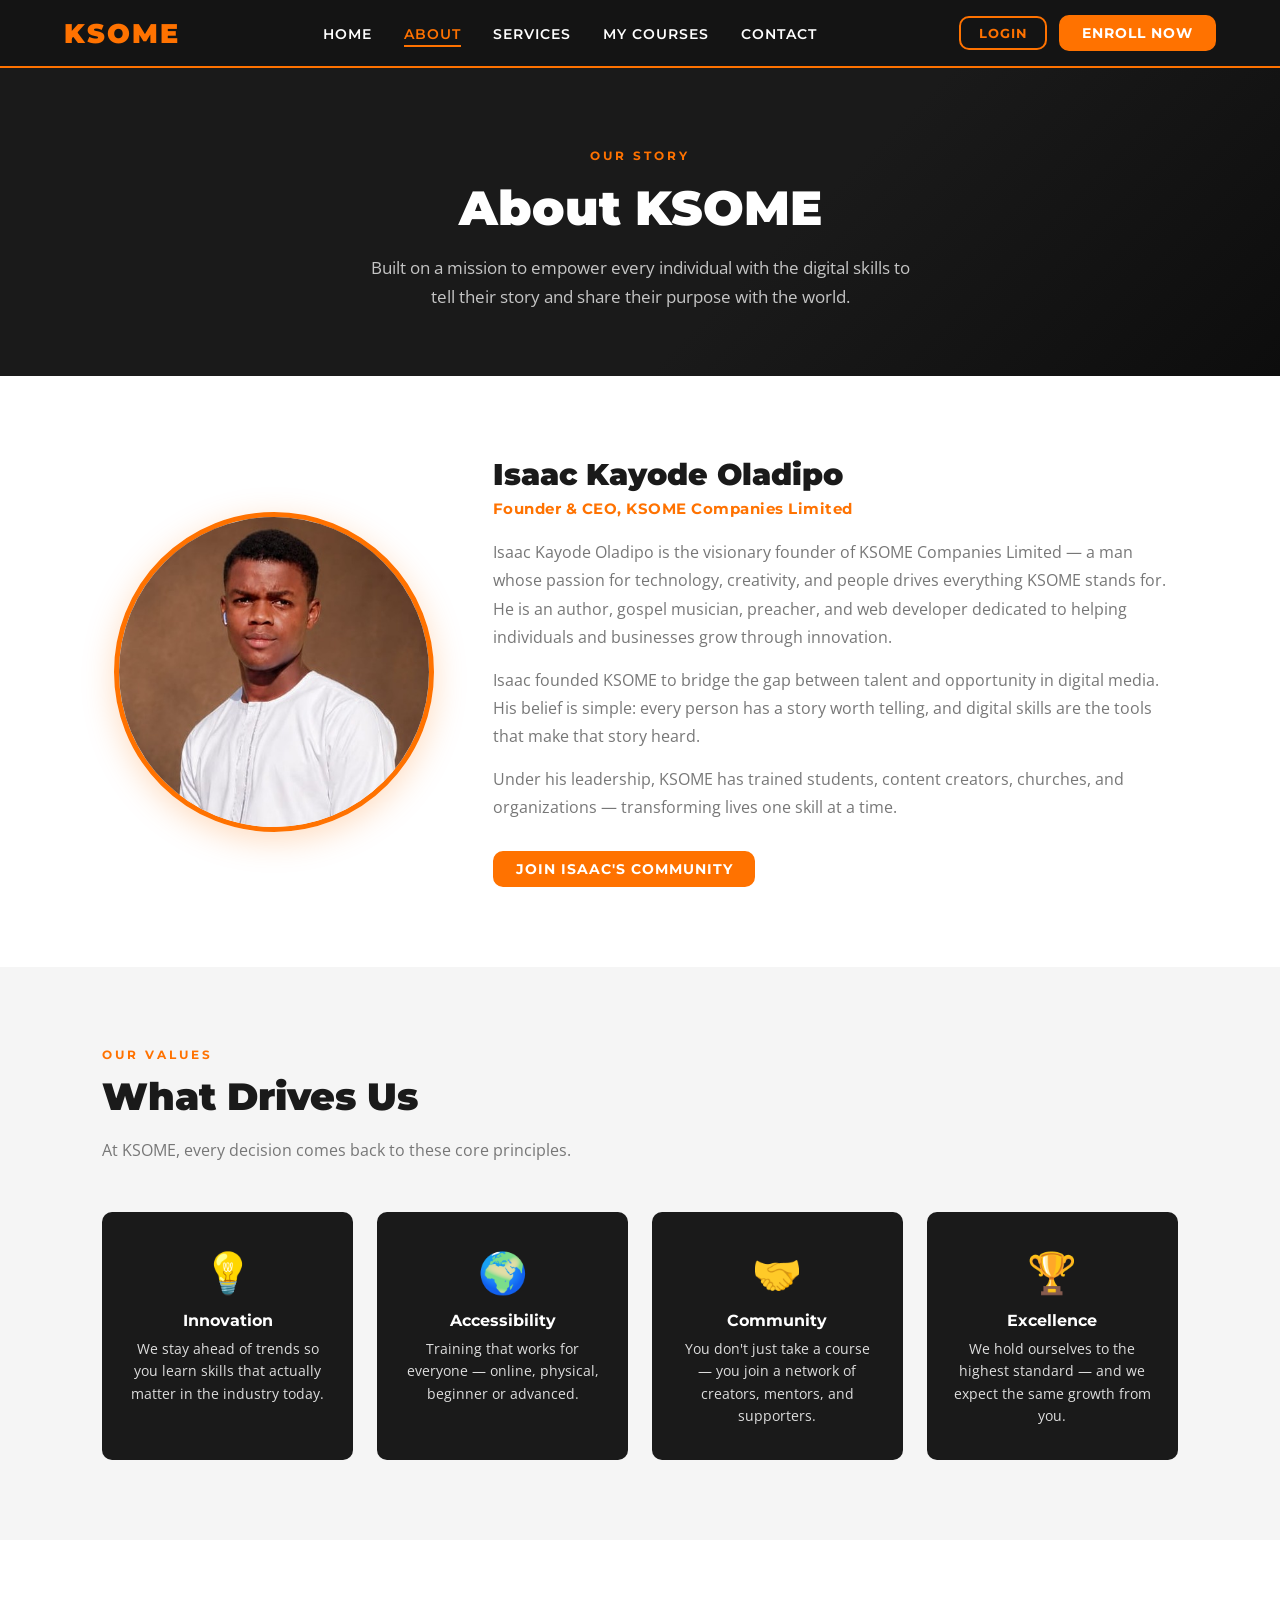
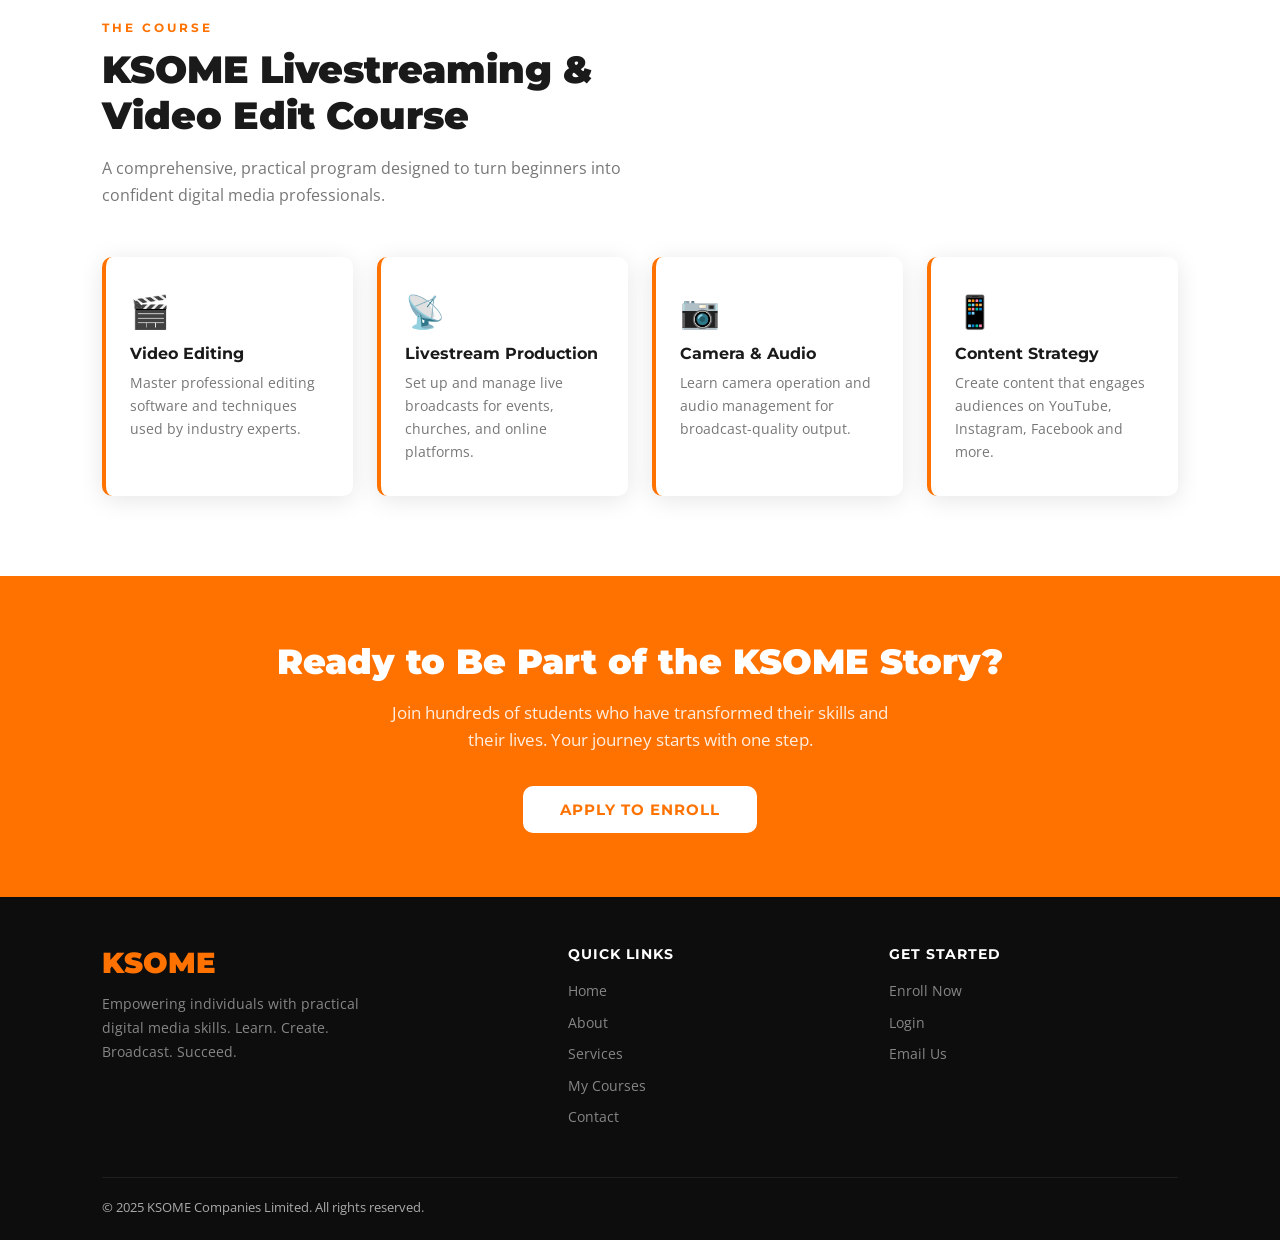
==== about.html @ 9becc529 "Add files via upload" ====
<!DOCTYPE html>
<html lang="en">
<head>
  <meta charset="UTF-8">
  <meta name="viewport" content="width=device-width, initial-scale=1.0">
  <title>About – KSOME</title>
  <link rel="stylesheet" href="style.css">
</head>
<body>

<nav class="navbar">
  <a href="index.html" class="nav-logo">KSOME</a>
  <ul class="nav-links">
    <li><a href="index.html">Home</a></li>
    <li><a href="about.html" class="active">About</a></li>
    <li><a href="service.html">Services</a></li>
    <li><a href="my-course.html">My Courses</a></li>
    <li><a href="contact.html">Contact</a></li>
  </ul>
  <div class="nav-actions">
    <a href="login.html" class="btn-outline">Login</a>
    <a href="Enroll.html" class="btn-primary">Enroll Now</a>
  </div>
  <button class="hamburger" onclick="toggleMenu()" aria-label="Menu">
    <span></span><span></span><span></span>
  </button>
</nav>

<div class="mobile-menu" id="mobileMenu">
  <a href="index.html">Home</a>
  <a href="about.html">About</a>
  <a href="service.html">Services</a>
  <a href="my-course.html">My Courses</a>
  <a href="contact.html">Contact</a>
  <a href="login.html">Login</a>
  <a href="Enroll.html" style="color: var(--orange);">Enroll Now</a>
</div>

<div class="page">

  <!-- HERO -->
  <div class="about-hero">
    <div class="section-label" style="text-align:center; margin-bottom:1rem;">Our Story</div>
    <h1>About KSOME</h1>
    <p>Built on a mission to empower every individual with the digital skills to tell their story and share their purpose with the world.</p>
  </div>

  <!-- FOUNDER -->
  <div class="founder-section">
    <div>
      <img src="ksome.jpeg" alt="Isaac Kayode Oladipo – Founder of KSOME" class="founder-img">
    </div>
    <div class="founder-text">
      <h2>Isaac Kayode Oladipo</h2>
      <div class="title">Founder & CEO, KSOME Companies Limited</div>
      <p>Isaac Kayode Oladipo is the visionary founder of KSOME Companies Limited — a man whose passion for technology, creativity, and people drives everything KSOME stands for. He is an author, gospel musician, preacher, and web developer dedicated to helping individuals and businesses grow through innovation.</p>
      <p>Isaac founded KSOME to bridge the gap between talent and opportunity in digital media. His belief is simple: every person has a story worth telling, and digital skills are the tools that make that story heard.</p>
      <p>Under his leadership, KSOME has trained students, content creators, churches, and organizations — transforming lives one skill at a time.</p>
      <a href="Enroll.html" class="btn-primary" style="margin-top:1rem;">Join Isaac's Community</a>
    </div>
  </div>

  <!-- MISSION CARDS -->
  <section class="section section-alt">
    <div class="section-label">Our Values</div>
    <h2 class="section-title">What Drives Us</h2>
    <p class="section-sub">At KSOME, every decision comes back to these core principles.</p>

    <div class="mission-grid">
      <div class="mission-card">
        <div class="big">💡</div>
        <h3>Innovation</h3>
        <p>We stay ahead of trends so you learn skills that actually matter in the industry today.</p>
      </div>
      <div class="mission-card">
        <div class="big">🌍</div>
        <h3>Accessibility</h3>
        <p>Training that works for everyone — online, physical, beginner or advanced.</p>
      </div>
      <div class="mission-card">
        <div class="big">🤝</div>
        <h3>Community</h3>
        <p>You don't just take a course — you join a network of creators, mentors, and supporters.</p>
      </div>
      <div class="mission-card">
        <div class="big">🏆</div>
        <h3>Excellence</h3>
        <p>We hold ourselves to the highest standard — and we expect the same growth from you.</p>
      </div>
    </div>
  </section>

  <!-- ABOUT COURSE -->
  <section class="section">
    <div class="section-label">The Course</div>
    <h2 class="section-title">KSOME Livestreaming &<br>Video Edit Course</h2>
    <p class="section-sub">A comprehensive, practical program designed to turn beginners into confident digital media professionals.</p>

    <div class="feature-grid">
      <div class="feature-card">
        <div class="icon">🎬</div>
        <h3>Video Editing</h3>
        <p>Master professional editing software and techniques used by industry experts.</p>
      </div>
      <div class="feature-card">
        <div class="icon">📡</div>
        <h3>Livestream Production</h3>
        <p>Set up and manage live broadcasts for events, churches, and online platforms.</p>
      </div>
      <div class="feature-card">
        <div class="icon">📷</div>
        <h3>Camera & Audio</h3>
        <p>Learn camera operation and audio management for broadcast-quality output.</p>
      </div>
      <div class="feature-card">
        <div class="icon">📱</div>
        <h3>Content Strategy</h3>
        <p>Create content that engages audiences on YouTube, Instagram, Facebook and more.</p>
      </div>
    </div>
  </section>

  <!-- CTA -->
  <section class="cta-banner">
    <h2>Ready to Be Part of the KSOME Story?</h2>
    <p>Join hundreds of students who have transformed their skills and their lives. Your journey starts with one step.</p>
    <a href="Enroll.html" class="btn-white">Apply to Enroll</a>
  </section>

</div>

<footer>
  <div class="footer-top">
    <div class="footer-brand">
      <div class="logo">KSOME</div>
      <p>Empowering individuals with practical digital media skills. Learn. Create. Broadcast. Succeed.</p>
    </div>
    <div class="footer-col">
      <h4>Quick Links</h4>
      <ul>
        <li><a href="index.html">Home</a></li>
        <li><a href="about.html">About</a></li>
        <li><a href="service.html">Services</a></li>
        <li><a href="my-course.html">My Courses</a></li>
        <li><a href="contact.html">Contact</a></li>
      </ul>
    </div>
    <div class="footer-col">
      <h4>Get Started</h4>
      <ul>
        <li><a href="Enroll.html">Enroll Now</a></li>
        <li><a href="login.html">Login</a></li>
        <li><a href="mailto:ksome.cl@gmail.com">Email Us</a></li>
      </ul>
    </div>
  </div>
  <div class="footer-bottom">
    <span>© 2025 KSOME Companies Limited. All rights reserved.</span>
  </div>
</footer>

<script>
function toggleMenu() {
  document.getElementById('mobileMenu').classList.toggle('open');
}
</script>

</body>
</html>
---- style.css ----
/* ===== KSOME GLOBAL STYLES ===== */
@import url('https://fonts.googleapis.com/css2?family=Montserrat:wght@400;600;700;900&family=Open+Sans:wght@400;600&display=swap');

*, *::before, *::after { box-sizing: border-box; margin: 0; padding: 0; }

:root {
  --orange: #ff7200;
  --orange-dark: #cc5a00;
  --black: #0d0d0d;
  --dark: #1a1a1a;
  --gray: #f5f5f5;
  --white: #ffffff;
  --text: #333333;
  --muted: #777777;
  --radius: 10px;
  --shadow: 0 4px 24px rgba(0,0,0,0.10);
  --transition: 0.3s ease;
}

html { scroll-behavior: smooth; }

body {
  font-family: 'Open Sans', sans-serif;
  color: var(--text);
  background: var(--white);
  min-height: 100vh;
}

/* ===== NAVBAR ===== */
.navbar {
  position: fixed;
  top: 0; left: 0; right: 0;
  z-index: 1000;
  background: rgba(13,13,13,0.97);
  backdrop-filter: blur(8px);
  display: flex;
  align-items: center;
  justify-content: space-between;
  padding: 0 5%;
  height: 68px;
  border-bottom: 2px solid var(--orange);
}

.nav-logo {
  font-family: 'Montserrat', sans-serif;
  font-size: 1.7rem;
  font-weight: 900;
  color: var(--orange);
  text-decoration: none;
  letter-spacing: 2px;
}

.nav-links {
  display: flex;
  list-style: none;
  gap: 2rem;
  align-items: center;
}

.nav-links a {
  text-decoration: none;
  color: var(--white);
  font-family: 'Montserrat', sans-serif;
  font-weight: 600;
  font-size: 0.85rem;
  letter-spacing: 1px;
  text-transform: uppercase;
  transition: color var(--transition);
  padding-bottom: 3px;
  border-bottom: 2px solid transparent;
}

.nav-links a:hover,
.nav-links a.active {
  color: var(--orange);
  border-bottom-color: var(--orange);
}

.nav-actions {
  display: flex;
  gap: 0.75rem;
  align-items: center;
}

.btn-outline {
  padding: 0.45rem 1.1rem;
  border: 2px solid var(--orange);
  border-radius: var(--radius);
  color: var(--orange);
  font-family: 'Montserrat', sans-serif;
  font-weight: 700;
  font-size: 0.8rem;
  text-decoration: none;
  text-transform: uppercase;
  letter-spacing: 1px;
  transition: all var(--transition);
  background: transparent;
  cursor: pointer;
}

.btn-outline:hover {
  background: var(--orange);
  color: var(--white);
}

.btn-primary {
  padding: 0.5rem 1.3rem;
  background: var(--orange);
  border: 2px solid var(--orange);
  border-radius: var(--radius);
  color: var(--white);
  font-family: 'Montserrat', sans-serif;
  font-weight: 700;
  font-size: 0.85rem;
  text-decoration: none;
  text-transform: uppercase;
  letter-spacing: 1px;
  transition: all var(--transition);
  cursor: pointer;
  display: inline-block;
}

.btn-primary:hover {
  background: var(--orange-dark);
  border-color: var(--orange-dark);
  transform: translateY(-1px);
  box-shadow: 0 6px 20px rgba(255,114,0,0.35);
}

.hamburger {
  display: none;
  flex-direction: column;
  gap: 5px;
  cursor: pointer;
  padding: 5px;
  background: none;
  border: none;
}

.hamburger span {
  display: block;
  width: 26px;
  height: 2px;
  background: var(--white);
  transition: all var(--transition);
  border-radius: 2px;
}

/* ===== MOBILE MENU ===== */
.mobile-menu {
  display: none;
  position: fixed;
  top: 68px;
  left: 0; right: 0;
  background: rgba(13,13,13,0.98);
  padding: 1.5rem 5%;
  z-index: 999;
  flex-direction: column;
  gap: 0;
  border-bottom: 2px solid var(--orange);
}

.mobile-menu.open { display: flex; }

.mobile-menu a {
  color: var(--white);
  text-decoration: none;
  font-family: 'Montserrat', sans-serif;
  font-weight: 600;
  font-size: 1rem;
  padding: 0.85rem 0;
  border-bottom: 1px solid rgba(255,255,255,0.08);
  text-transform: uppercase;
  letter-spacing: 1px;
  transition: color var(--transition);
}

.mobile-menu a:hover { color: var(--orange); }
.mobile-menu a:last-child { border-bottom: none; }

/* ===== PAGE WRAPPER ===== */
.page { padding-top: 68px; }

/* ===== HERO ===== */
.hero {
  min-height: 100vh;
  background: linear-gradient(135deg, rgba(0,0,0,0.82) 0%, rgba(0,0,0,0.55) 100%),
              url('isaac.png') center center / cover no-repeat;
  display: flex;
  flex-direction: column;
  justify-content: center;
  align-items: flex-start;
  padding: 0 8%;
  position: relative;
  overflow: hidden;
}

.hero::after {
  content: '';
  position: absolute;
  bottom: 0; left: 0; right: 0;
  height: 4px;
  background: var(--orange);
}

.hero-badge {
  display: inline-block;
  background: rgba(255,114,0,0.18);
  border: 1px solid var(--orange);
  color: var(--orange);
  font-family: 'Montserrat', sans-serif;
  font-size: 0.75rem;
  font-weight: 700;
  letter-spacing: 2px;
  text-transform: uppercase;
  padding: 0.35rem 1rem;
  border-radius: 20px;
  margin-bottom: 1.5rem;
}

.hero h1 {
  font-family: 'Montserrat', sans-serif;
  font-weight: 900;
  font-size: clamp(2rem, 5.5vw, 4rem);
  color: var(--white);
  line-height: 1.15;
  max-width: 700px;
  margin-bottom: 1.5rem;
  letter-spacing: -0.5px;
}

.hero h1 span { color: var(--orange); }

.hero p {
  color: rgba(255,255,255,0.82);
  font-size: clamp(1rem, 2vw, 1.2rem);
  max-width: 540px;
  line-height: 1.75;
  margin-bottom: 2.5rem;
}

.hero-btns {
  display: flex;
  gap: 1rem;
  flex-wrap: wrap;
}

/* ===== SECTIONS ===== */
.section { padding: 5rem 8%; }
.section-alt { background: var(--gray); }

.section-label {
  color: var(--orange);
  font-family: 'Montserrat', sans-serif;
  font-size: 0.75rem;
  font-weight: 700;
  letter-spacing: 3px;
  text-transform: uppercase;
  margin-bottom: 0.75rem;
}

.section-title {
  font-family: 'Montserrat', sans-serif;
  font-weight: 900;
  font-size: clamp(1.6rem, 3.5vw, 2.4rem);
  color: var(--dark);
  line-height: 1.2;
  margin-bottom: 1rem;
}

.section-sub {
  color: var(--muted);
  font-size: 1rem;
  max-width: 560px;
  line-height: 1.7;
  margin-bottom: 3rem;
}

/* ===== FEATURE GRID ===== */
.feature-grid {
  display: grid;
  grid-template-columns: repeat(auto-fit, minmax(240px, 1fr));
  gap: 1.5rem;
  margin-top: 2rem;
}

.feature-card {
  background: var(--white);
  border-radius: var(--radius);
  padding: 2rem 1.5rem;
  box-shadow: var(--shadow);
  border-left: 4px solid var(--orange);
  transition: transform var(--transition), box-shadow var(--transition);
}

.feature-card:hover {
  transform: translateY(-4px);
  box-shadow: 0 8px 32px rgba(255,114,0,0.15);
}

.feature-card .icon { font-size: 2rem; margin-bottom: 0.75rem; }

.feature-card h3 {
  font-family: 'Montserrat', sans-serif;
  font-weight: 700;
  font-size: 1rem;
  color: var(--dark);
  margin-bottom: 0.5rem;
}

.feature-card p { color: var(--muted); font-size: 0.9rem; line-height: 1.6; }

/* ===== LEARN GRID ===== */
.learn-grid {
  display: grid;
  grid-template-columns: repeat(auto-fit, minmax(160px, 1fr));
  gap: 1rem;
  margin-top: 2rem;
}

.learn-card {
  background: var(--dark);
  color: var(--white);
  padding: 1.5rem 1rem;
  border-radius: var(--radius);
  text-align: center;
  font-family: 'Montserrat', sans-serif;
  font-weight: 700;
  font-size: 0.9rem;
  letter-spacing: 0.5px;
  transition: background var(--transition), transform var(--transition);
  cursor: default;
}

.learn-card:hover {
  background: var(--orange);
  transform: translateY(-3px);
}

.learn-card .ci { font-size: 1.8rem; display: block; margin-bottom: 0.6rem; }

/* ===== GALLERY ===== */
.gallery-grid {
  display: grid;
  grid-template-columns: repeat(auto-fit, minmax(260px, 1fr));
  gap: 1rem;
  margin-top: 2rem;
}

.gallery-grid img {
  width: 100%;
  height: 220px;
  object-fit: cover;
  border-radius: var(--radius);
  transition: transform var(--transition), box-shadow var(--transition);
}

.gallery-grid img:hover {
  transform: scale(1.03);
  box-shadow: 0 8px 32px rgba(0,0,0,0.2);
}

/* ===== TESTIMONIALS ===== */
.testimonial-grid {
  display: grid;
  grid-template-columns: repeat(auto-fit, minmax(280px, 1fr));
  gap: 1.5rem;
  margin-top: 2rem;
}

.testimonial-card {
  background: var(--white);
  border-radius: var(--radius);
  padding: 2rem;
  box-shadow: var(--shadow);
  position: relative;
}

.testimonial-card::before {
  content: '\201C';
  font-size: 4rem;
  color: var(--orange);
  font-family: Georgia, serif;
  line-height: 1;
  position: absolute;
  top: 0.75rem;
  left: 1.25rem;
  opacity: 0.4;
}

.testimonial-card p {
  font-style: italic;
  color: var(--text);
  line-height: 1.7;
  padding-top: 1.5rem;
}

.testimonial-card .author {
  margin-top: 1rem;
  font-family: 'Montserrat', sans-serif;
  font-weight: 700;
  font-size: 0.85rem;
  color: var(--orange);
  font-style: normal;
}

/* ===== CTA BANNER ===== */
.cta-banner {
  background: var(--orange);
  padding: 4rem 8%;
  text-align: center;
}

.cta-banner h2 {
  font-family: 'Montserrat', sans-serif;
  font-weight: 900;
  font-size: clamp(1.5rem, 3vw, 2.2rem);
  color: var(--white);
  margin-bottom: 1rem;
}

.cta-banner p {
  color: rgba(255,255,255,0.88);
  font-size: 1.05rem;
  max-width: 500px;
  margin: 0 auto 2rem;
  line-height: 1.65;
}

.cta-banner .btn-white {
  background: var(--white);
  color: var(--orange);
  border: 2px solid var(--white);
  border-radius: var(--radius);
  font-family: 'Montserrat', sans-serif;
  font-weight: 700;
  font-size: 0.95rem;
  text-decoration: none;
  padding: 0.75rem 2.2rem;
  display: inline-block;
  text-transform: uppercase;
  letter-spacing: 1px;
  transition: all var(--transition);
}

.cta-banner .btn-white:hover {
  background: transparent;
  color: var(--white);
}

/* ===== ABOUT PAGE ===== */
.about-hero {
  background: linear-gradient(135deg, var(--dark) 60%, var(--black) 100%);
  padding: 5rem 8% 4rem;
  color: var(--white);
  text-align: center;
}

.about-hero h1 {
  font-family: 'Montserrat', sans-serif;
  font-weight: 900;
  font-size: clamp(1.8rem, 4vw, 3rem);
  margin-bottom: 1rem;
}

.about-hero p { color: rgba(255,255,255,0.75); font-size: 1.05rem; max-width: 540px; margin: 0 auto; line-height: 1.75; }

.founder-section {
  display: grid;
  grid-template-columns: 1fr 2fr;
  gap: 3rem;
  align-items: center;
  padding: 5rem 8%;
}

.founder-img {
  width: 100%;
  max-width: 320px;
  border-radius: 50%;
  border: 5px solid var(--orange);
  display: block;
  margin: 0 auto;
  box-shadow: 0 8px 32px rgba(255,114,0,0.25);
  object-fit: cover;
  aspect-ratio: 1;
}

.founder-text h2 {
  font-family: 'Montserrat', sans-serif;
  font-weight: 900;
  font-size: clamp(1.4rem, 2.5vw, 1.9rem);
  color: var(--dark);
  margin-bottom: 0.4rem;
}

.founder-text .title {
  color: var(--orange);
  font-family: 'Montserrat', sans-serif;
  font-weight: 700;
  font-size: 0.95rem;
  margin-bottom: 1.25rem;
  letter-spacing: 0.5px;
}

.founder-text p {
  color: var(--muted);
  line-height: 1.8;
  margin-bottom: 0.9rem;
  font-size: 0.98rem;
}

.mission-grid {
  display: grid;
  grid-template-columns: repeat(auto-fit, minmax(200px, 1fr));
  gap: 1.5rem;
  margin-top: 2rem;
}

.mission-card {
  background: var(--dark);
  color: var(--white);
  border-radius: var(--radius);
  padding: 2rem 1.5rem;
  text-align: center;
  transition: background var(--transition);
}

.mission-card:hover { background: var(--orange); }

.mission-card .big { font-size: 2.5rem; margin-bottom: 0.75rem; }

.mission-card h3 {
  font-family: 'Montserrat', sans-serif;
  font-weight: 700;
  font-size: 1rem;
  margin-bottom: 0.5rem;
}

.mission-card p { font-size: 0.88rem; opacity: 0.85; line-height: 1.6; }

/* ===== SERVICES PAGE ===== */
.page-hero {
  background: linear-gradient(135deg, var(--dark) 0%, #2a1000 100%);
  padding: 5rem 8% 4rem;
  text-align: center;
  color: var(--white);
}

.page-hero h1 {
  font-family: 'Montserrat', sans-serif;
  font-weight: 900;
  font-size: clamp(1.8rem, 4vw, 2.8rem);
  margin-bottom: 1rem;
}

.page-hero p { color: rgba(255,255,255,0.75); max-width: 520px; margin: 0 auto; line-height: 1.75; }

.services-grid {
  display: grid;
  grid-template-columns: repeat(auto-fit, minmax(280px, 1fr));
  gap: 1.75rem;
  margin-top: 2rem;
}

.service-card {
  background: var(--white);
  border-radius: var(--radius);
  padding: 2.25rem 1.75rem;
  box-shadow: var(--shadow);
  transition: transform var(--transition), box-shadow var(--transition);
  border-top: 4px solid var(--orange);
}

.service-card:hover {
  transform: translateY(-5px);
  box-shadow: 0 12px 36px rgba(255,114,0,0.15);
}

.service-card .si { font-size: 2.5rem; margin-bottom: 1rem; display: block; }

.service-card h2 {
  font-family: 'Montserrat', sans-serif;
  font-weight: 800;
  font-size: 1.1rem;
  color: var(--dark);
  margin-bottom: 0.75rem;
}

.service-card p { color: var(--muted); font-size: 0.93rem; line-height: 1.7; }

/* ===== CONTACT PAGE ===== */
.contact-grid {
  display: grid;
  grid-template-columns: 1fr 1fr;
  gap: 4rem;
  align-items: start;
  padding: 5rem 8%;
}

.contact-info h2 {
  font-family: 'Montserrat', sans-serif;
  font-weight: 900;
  font-size: 1.7rem;
  color: var(--dark);
  margin-bottom: 1rem;
}

.contact-info p { color: var(--muted); line-height: 1.75; margin-bottom: 2rem; }

.contact-item {
  display: flex;
  align-items: center;
  gap: 1rem;
  padding: 1rem 0;
  border-bottom: 1px solid #eee;
  text-decoration: none;
  color: var(--text);
  transition: color var(--transition);
}

.contact-item:hover { color: var(--orange); }

.contact-item .ci-icon {
  width: 46px;
  height: 46px;
  border-radius: 50%;
  background: rgba(255,114,0,0.1);
  display: flex;
  align-items: center;
  justify-content: center;
  font-size: 1.3rem;
  flex-shrink: 0;
}

.contact-item .ci-text { font-size: 0.95rem; font-weight: 600; }
.contact-item .ci-label { font-size: 0.8rem; color: var(--muted); font-weight: 400; }

.contact-form-box {
  background: var(--dark);
  border-radius: 14px;
  padding: 2.5rem;
}

.contact-form-box h3 {
  font-family: 'Montserrat', sans-serif;
  font-weight: 800;
  color: var(--white);
  margin-bottom: 1.5rem;
  font-size: 1.2rem;
}

/* ===== FORMS ===== */
.form-group {
  margin-bottom: 1.25rem;
}

.form-group label {
  display: block;
  color: rgba(255,255,255,0.75);
  font-size: 0.82rem;
  font-weight: 600;
  text-transform: uppercase;
  letter-spacing: 0.8px;
  margin-bottom: 0.45rem;
  font-family: 'Montserrat', sans-serif;
}

.form-group label.dark { color: var(--text); }

.form-group input,
.form-group select,
.form-group textarea {
  width: 100%;
  padding: 0.75rem 1rem;
  border-radius: 8px;
  border: 2px solid rgba(255,255,255,0.12);
  background: rgba(255,255,255,0.07);
  color: var(--white);
  font-family: 'Open Sans', sans-serif;
  font-size: 0.95rem;
  transition: border-color var(--transition);
}

.form-group input.light,
.form-group select.light,
.form-group textarea.light {
  background: var(--white);
  color: var(--text);
  border-color: #ddd;
}

.form-group input:focus,
.form-group select:focus,
.form-group textarea:focus {
  outline: none;
  border-color: var(--orange);
}

.form-group select option { background: var(--dark); color: var(--white); }
.form-group select.light option { background: var(--white); color: var(--text); }

.form-group input::placeholder,
.form-group textarea::placeholder {
  color: rgba(255,255,255,0.35);
}

.form-group input.light::placeholder,
.form-group textarea.light::placeholder {
  color: #aaa;
}

/* ===== ENROLL PAGE ===== */
.enroll-wrapper {
  padding: 4rem 8%;
  display: grid;
  grid-template-columns: 1fr 1.6fr;
  gap: 4rem;
  align-items: start;
}

.enroll-info h2 {
  font-family: 'Montserrat', sans-serif;
  font-weight: 900;
  font-size: clamp(1.4rem, 2.5vw, 1.9rem);
  color: var(--dark);
  margin-bottom: 1rem;
}

.enroll-info p {
  color: var(--muted);
  line-height: 1.8;
  margin-bottom: 1.25rem;
  font-size: 0.97rem;
}

.check-list {
  list-style: none;
  margin-top: 1rem;
}

.check-list li {
  display: flex;
  align-items: flex-start;
  gap: 0.65rem;
  margin-bottom: 0.75rem;
  font-size: 0.93rem;
  color: var(--text);
}

.check-list li::before {
  content: '✅';
  flex-shrink: 0;
  margin-top: 1px;
}

.enroll-form-box {
  background: var(--white);
  border-radius: 14px;
  padding: 2.5rem;
  box-shadow: 0 8px 40px rgba(0,0,0,0.10);
  border-top: 4px solid var(--orange);
}

.enroll-form-box h3 {
  font-family: 'Montserrat', sans-serif;
  font-weight: 800;
  color: var(--dark);
  margin-bottom: 1.75rem;
  font-size: 1.2rem;
}

/* ===== LOGIN / SIGNUP ===== */
.auth-page {
  min-height: 100vh;
  background: linear-gradient(135deg, var(--black) 0%, #1a0800 100%);
  display: flex;
  align-items: center;
  justify-content: center;
  padding: 2rem;
}

.auth-box {
  background: rgba(255,255,255,0.05);
  border: 1px solid rgba(255,114,0,0.3);
  border-radius: 16px;
  padding: 3rem 2.5rem;
  width: 100%;
  max-width: 440px;
  backdrop-filter: blur(12px);
}

.auth-logo {
  font-family: 'Montserrat', sans-serif;
  font-weight: 900;
  font-size: 2rem;
  color: var(--orange);
  text-align: center;
  margin-bottom: 0.5rem;
}

.auth-box h2 {
  font-family: 'Montserrat', sans-serif;
  font-weight: 800;
  color: var(--white);
  text-align: center;
  font-size: 1.3rem;
  margin-bottom: 0.5rem;
}

.auth-box .sub {
  text-align: center;
  color: rgba(255,255,255,0.55);
  font-size: 0.9rem;
  margin-bottom: 2rem;
}

.auth-social {
  display: flex;
  gap: 0.75rem;
  justify-content: center;
  margin-top: 1.5rem;
}

.auth-social a {
  width: 42px;
  height: 42px;
  border-radius: 50%;
  border: 1px solid rgba(255,255,255,0.2);
  display: flex;
  align-items: center;
  justify-content: center;
  color: var(--white);
  font-size: 1.2rem;
  text-decoration: none;
  transition: all var(--transition);
}

.auth-social a:hover {
  border-color: var(--orange);
  background: rgba(255,114,0,0.1);
  color: var(--orange);
}

.auth-link {
  text-align: center;
  color: rgba(255,255,255,0.55);
  font-size: 0.88rem;
  margin-top: 1.25rem;
}

.auth-link a {
  color: var(--orange);
  text-decoration: none;
  font-weight: 600;
}

.auth-link a:hover { text-decoration: underline; }

.divider {
  display: flex;
  align-items: center;
  gap: 1rem;
  margin: 1.5rem 0;
  color: rgba(255,255,255,0.3);
  font-size: 0.8rem;
}

.divider::before, .divider::after {
  content: '';
  flex: 1;
  height: 1px;
  background: rgba(255,255,255,0.12);
}

/* ===== ADMIN PAGE ===== */
.admin-page {
  background: var(--gray);
  min-height: 100vh;
  padding: 2rem 4%;
}

.admin-header {
  display: flex;
  align-items: center;
  justify-content: space-between;
  margin-bottom: 2rem;
}

.admin-header h1 {
  font-family: 'Montserrat', sans-serif;
  font-weight: 900;
  font-size: 1.5rem;
  color: var(--dark);
}

.admin-stats {
  display: grid;
  grid-template-columns: repeat(auto-fit, minmax(180px, 1fr));
  gap: 1.25rem;
  margin-bottom: 2rem;
}

.stat-card {
  background: var(--white);
  border-radius: var(--radius);
  padding: 1.5rem;
  box-shadow: var(--shadow);
  border-left: 4px solid var(--orange);
}

.stat-card .num {
  font-family: 'Montserrat', sans-serif;
  font-weight: 900;
  font-size: 2rem;
  color: var(--orange);
}

.stat-card .label { color: var(--muted); font-size: 0.85rem; margin-top: 0.25rem; }

.admin-table-box {
  background: var(--white);
  border-radius: var(--radius);
  box-shadow: var(--shadow);
  overflow: hidden;
}

.admin-table-box h2 {
  font-family: 'Montserrat', sans-serif;
  font-weight: 800;
  font-size: 1rem;
  padding: 1.25rem 1.5rem;
  border-bottom: 2px solid var(--gray);
  color: var(--dark);
}

.admin-table {
  width: 100%;
  border-collapse: collapse;
  font-size: 0.88rem;
}

.admin-table th {
  background: var(--gray);
  text-align: left;
  padding: 0.85rem 1rem;
  font-family: 'Montserrat', sans-serif;
  font-weight: 700;
  color: var(--muted);
  font-size: 0.78rem;
  text-transform: uppercase;
  letter-spacing: 0.5px;
}

.admin-table td {
  padding: 0.85rem 1rem;
  border-bottom: 1px solid var(--gray);
  color: var(--text);
}

.admin-table tr:last-child td { border-bottom: none; }
.admin-table tr:hover td { background: rgba(255,114,0,0.04); }

.badge {
  display: inline-block;
  padding: 0.2rem 0.65rem;
  border-radius: 20px;
  font-size: 0.75rem;
  font-weight: 700;
}

.badge-green { background: #e6f9f0; color: #1a9a5a; }
.badge-gray  { background: #f0f0f0; color: #888; }
.badge-orange { background: rgba(255,114,0,0.12); color: var(--orange); }

.msg-success { color: green; font-weight: 700; font-size: 0.93rem; margin: 0.5rem 0; }
.msg-error   { color: red;   font-weight: 700; font-size: 0.93rem; margin: 0.5rem 0; }
.msg-pending { color: orange; font-weight: 700; font-size: 0.93rem; margin: 0.5rem 0; }

/* ===== MY COURSE PAGE ===== */
.course-grid {
  display: grid;
  grid-template-columns: repeat(auto-fit, minmax(280px, 1fr));
  gap: 1.75rem;
  margin-top: 2rem;
}

.course-card {
  background: var(--white);
  border-radius: var(--radius);
  box-shadow: var(--shadow);
  overflow: hidden;
  transition: transform var(--transition), box-shadow var(--transition);
}

.course-card:hover {
  transform: translateY(-4px);
  box-shadow: 0 12px 36px rgba(0,0,0,0.13);
}

.course-card-img {
  height: 160px;
  background: linear-gradient(135deg, var(--dark), #2a1000);
  display: flex;
  align-items: center;
  justify-content: center;
  font-size: 3.5rem;
}

.course-card-body { padding: 1.5rem; }

.course-card-body h3 {
  font-family: 'Montserrat', sans-serif;
  font-weight: 800;
  font-size: 1rem;
  color: var(--dark);
  margin-bottom: 0.5rem;
}

.course-card-body p { color: var(--muted); font-size: 0.88rem; line-height: 1.6; margin-bottom: 1.25rem; }

.course-meta {
  display: flex;
  gap: 1rem;
  flex-wrap: wrap;
  margin-bottom: 1.25rem;
}

.course-meta span {
  font-size: 0.78rem;
  color: var(--muted);
  display: flex;
  align-items: center;
  gap: 0.3rem;
}

/* ===== FOOTER ===== */
footer {
  background: var(--black);
  color: rgba(255,255,255,0.65);
  padding: 3rem 8% 1.5rem;
}

.footer-top {
  display: grid;
  grid-template-columns: 1.5fr 1fr 1fr;
  gap: 2rem;
  margin-bottom: 2.5rem;
}

.footer-brand .logo {
  font-family: 'Montserrat', sans-serif;
  font-weight: 900;
  font-size: 1.8rem;
  color: var(--orange);
  margin-bottom: 0.75rem;
}

.footer-brand p {
  font-size: 0.88rem;
  line-height: 1.7;
  color: rgba(255,255,255,0.5);
  max-width: 260px;
  margin-bottom: 1.25rem;
}

.footer-social { display: flex; gap: 0.6rem; }

.footer-social a {
  width: 36px;
  height: 36px;
  border-radius: 50%;
  border: 1px solid rgba(255,255,255,0.15);
  display: flex;
  align-items: center;
  justify-content: center;
  color: rgba(255,255,255,0.55);
  text-decoration: none;
  font-size: 0.95rem;
  transition: all var(--transition);
}

.footer-social a:hover {
  border-color: var(--orange);
  color: var(--orange);
}

.footer-col h4 {
  font-family: 'Montserrat', sans-serif;
  font-weight: 700;
  font-size: 0.9rem;
  color: var(--white);
  text-transform: uppercase;
  letter-spacing: 1px;
  margin-bottom: 1rem;
}

.footer-col ul { list-style: none; }
.footer-col ul li { margin-bottom: 0.6rem; }

.footer-col ul li a {
  text-decoration: none;
  color: rgba(255,255,255,0.5);
  font-size: 0.88rem;
  transition: color var(--transition);
}

.footer-col ul li a:hover { color: var(--orange); }

.footer-bottom {
  border-top: 1px solid rgba(255,255,255,0.08);
  padding-top: 1.25rem;
  display: flex;
  align-items: center;
  justify-content: space-between;
  font-size: 0.8rem;
  flex-wrap: wrap;
  gap: 0.5rem;
}

.footer-bottom a { color: var(--orange); text-decoration: none; }
.footer-bottom a:hover { text-decoration: underline; }

/* ===== RESPONSIVE ===== */
@media (max-width: 900px) {
  .founder-section { grid-template-columns: 1fr; text-align: center; }
  .founder-img { margin: 0 auto 2rem; }
  .contact-grid { grid-template-columns: 1fr; gap: 2.5rem; }
  .enroll-wrapper { grid-template-columns: 1fr; gap: 2rem; }
  .footer-top { grid-template-columns: 1fr 1fr; }
}

@media (max-width: 700px) {
  .nav-links, .nav-actions { display: none; }
  .hamburger { display: flex; }
  .section { padding: 3.5rem 5%; }
  .hero { padding: 0 5%; }
  .about-hero, .page-hero { padding: 3.5rem 5% 3rem; }
  .founder-section, .contact-grid, .enroll-wrapper { padding: 3rem 5%; }
  .footer-top { grid-template-columns: 1fr; }
  .footer-bottom { flex-direction: column; text-align: center; }
  .admin-page { padding: 1.5rem 3%; }
  .contact-form-box { padding: 1.75rem; }
  .enroll-form-box { padding: 1.75rem; }
  .auth-box { padding: 2rem 1.5rem; }
}

@media (max-width: 480px) {
  .hero h1 { font-size: 1.75rem; }
  .gallery-grid { grid-template-columns: 1fr 1fr; }
  .hero-btns { flex-direction: column; }
  .admin-table { font-size: 0.78rem; }
}
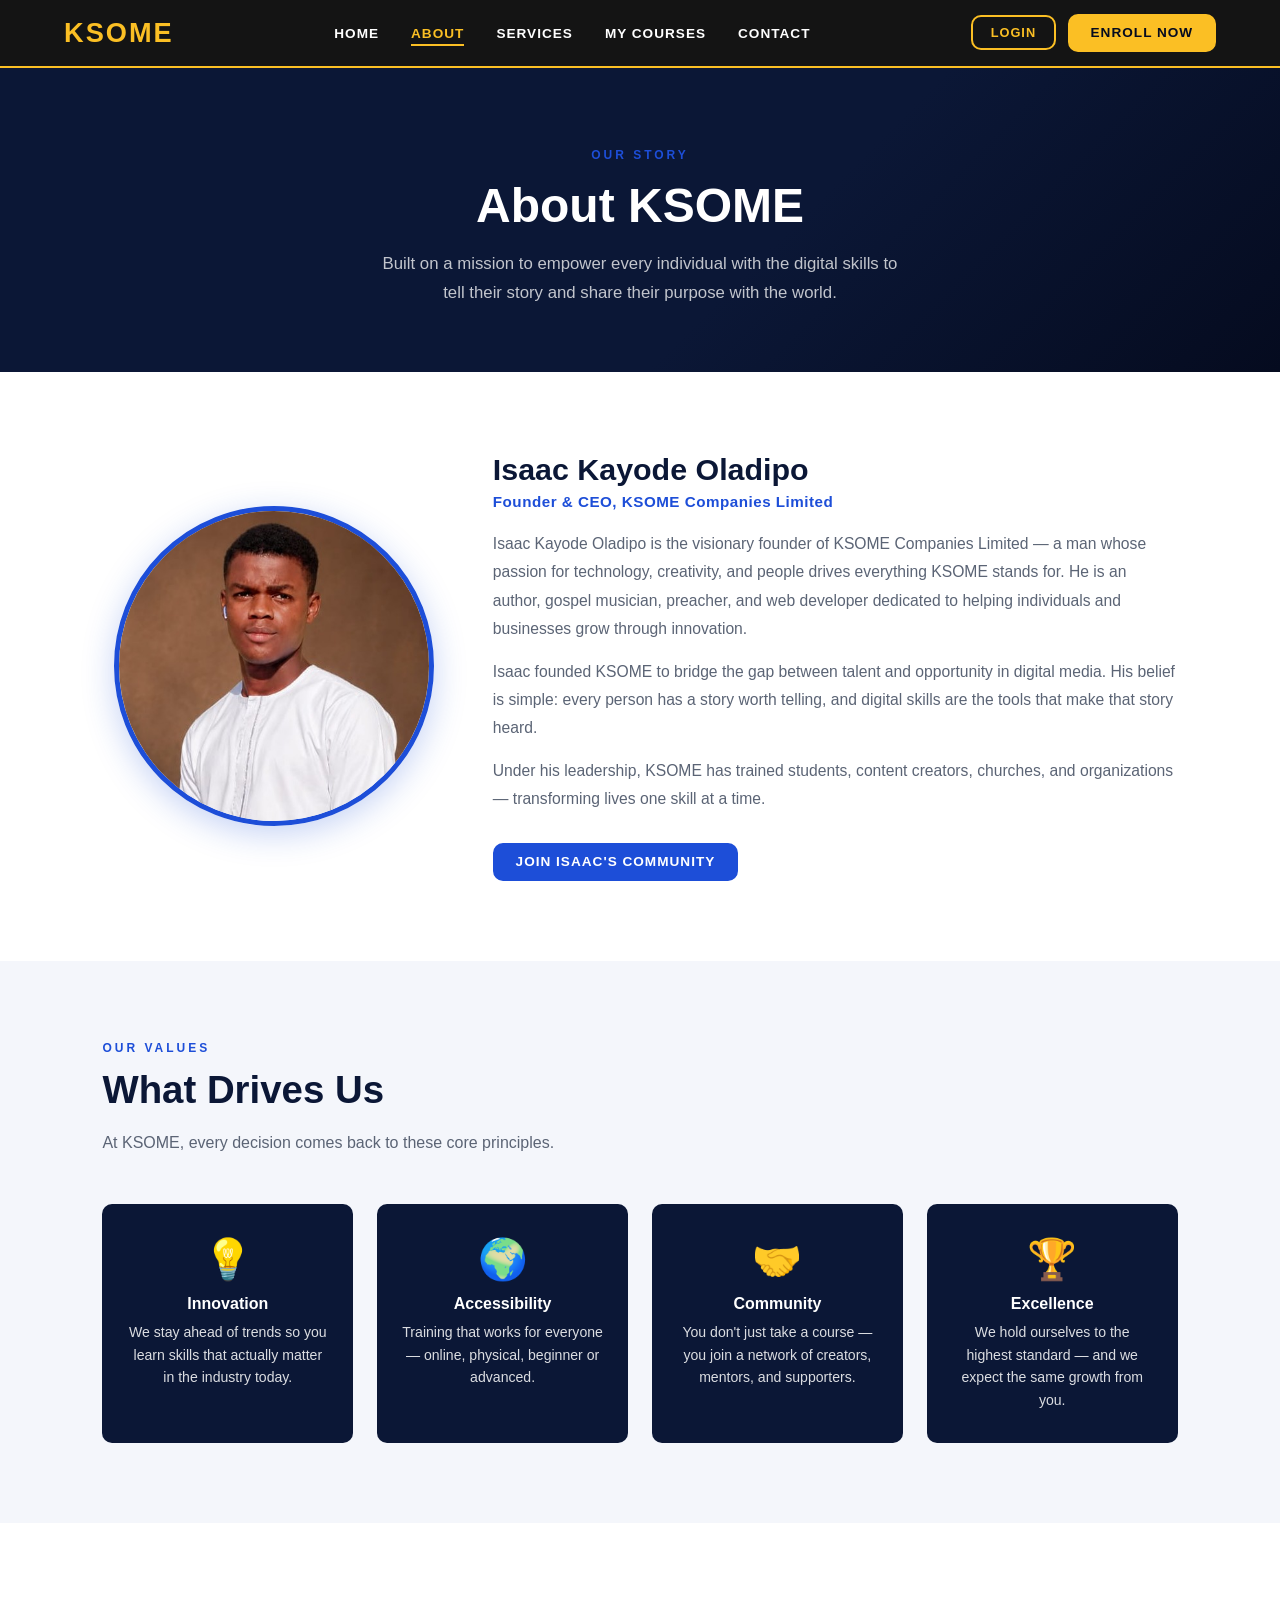
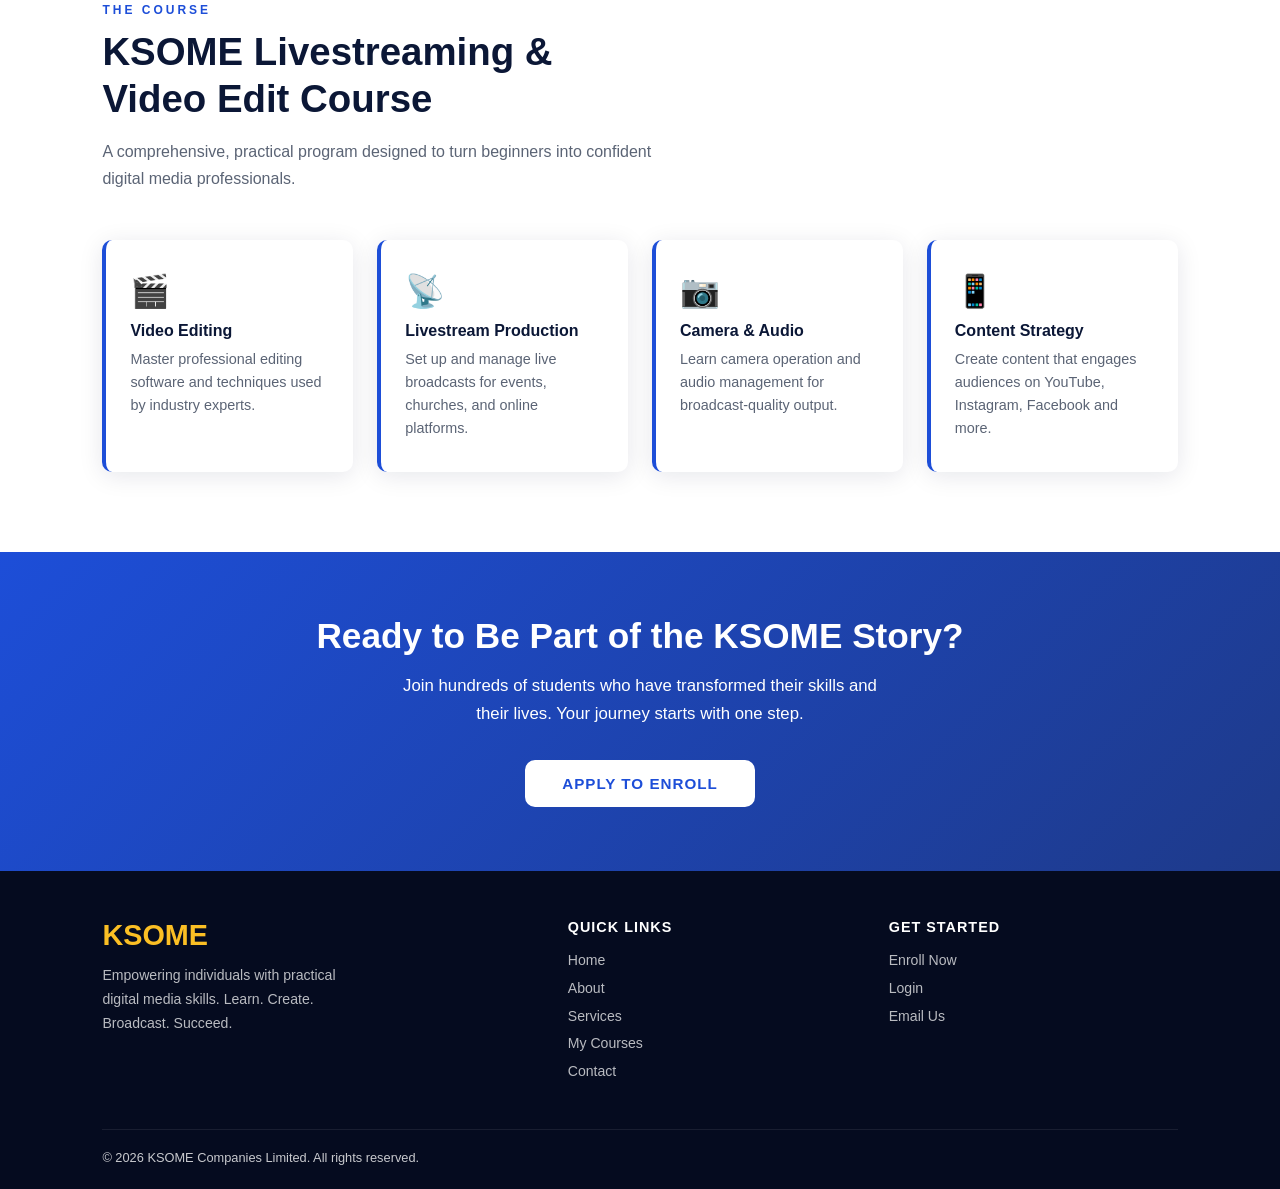
==== commit 5e7a39f6: "Fix HTML formatting issues in about.html" ====
--- a/about.html
+++ b/about.html
@@ -155,7 +155,7 @@
     </div>
   </div>
   <div class="footer-bottom">
-    <span>© 2025 KSOME Companies Limited. All rights reserved.</span>
+    <span>© 2026 KSOME Companies Limited. All rights reserved.</span>
   </div>
 </footer>
 
--- a/style.css
+++ b/style.css
@@ -1,19 +1,21 @@
 /* ===== KSOME GLOBAL STYLES ===== */
-@import url('https://fonts.googleapis.com/css2?family=Montserrat:wght@400;600;700;900&family=Open+Sans:wght@400;600&display=swap');
 
 *, *::before, *::after { box-sizing: border-box; margin: 0; padding: 0; }
 
 :root {
-  --orange: #ff7200;
-  --orange-dark: #cc5a00;
-  --black: #0d0d0d;
-  --dark: #1a1a1a;
-  --gray: #f5f5f5;
+  --brand: #1d4ed8;         /* royal blue: buttons & text on light (6.7:1 with white) */
+  --brand-dark: #1e3a8a;
+  --accent: #fbbf24;        /* gold: highlights & CTAs on navy */
+  --accent-dark: #f59e0b;
+  --black: #050b1f;         /* deepest navy */
+  --dark: #0b1736;          /* navy */
+  --navy-2: #11245a;
+  --gray: #f4f6fb;
   --white: #ffffff;
-  --text: #333333;
-  --muted: #777777;
+  --text: #1f2937;
+  --muted: #5b6475;
   --radius: 10px;
-  --shadow: 0 4px 24px rgba(0,0,0,0.10);
+  --shadow: 0 4px 24px rgba(11,23,54,0.10);
   --transition: 0.3s ease;
 }
 
@@ -38,14 +40,14 @@
   justify-content: space-between;
   padding: 0 5%;
   height: 68px;
-  border-bottom: 2px solid var(--orange);
+  border-bottom: 2px solid var(--accent);
 }
 
 .nav-logo {
   font-family: 'Montserrat', sans-serif;
   font-size: 1.7rem;
   font-weight: 900;
-  color: var(--orange);
+  color: var(--accent);
   text-decoration: none;
   letter-spacing: 2px;
 }
@@ -72,8 +74,8 @@
 
 .nav-links a:hover,
 .nav-links a.active {
-  color: var(--orange);
-  border-bottom-color: var(--orange);
+  color: var(--accent);
+  border-bottom-color: var(--accent);
 }
 
 .nav-actions {
@@ -84,9 +86,9 @@
 
 .btn-outline {
   padding: 0.45rem 1.1rem;
-  border: 2px solid var(--orange);
+  border: 2px solid var(--accent);
   border-radius: var(--radius);
-  color: var(--orange);
+  color: var(--accent);
   font-family: 'Montserrat', sans-serif;
   font-weight: 700;
   font-size: 0.8rem;
@@ -99,14 +101,14 @@
 }
 
 .btn-outline:hover {
-  background: var(--orange);
-  color: var(--white);
+  background: var(--accent);
+  color: var(--black);
 }
 
 .btn-primary {
   padding: 0.5rem 1.3rem;
-  background: var(--orange);
-  border: 2px solid var(--orange);
+  background: var(--brand);
+  border: 2px solid var(--brand);
   border-radius: var(--radius);
   color: var(--white);
   font-family: 'Montserrat', sans-serif;
@@ -121,10 +123,10 @@
 }
 
 .btn-primary:hover {
-  background: var(--orange-dark);
-  border-color: var(--orange-dark);
+  background: var(--brand-dark);
+  border-color: var(--brand-dark);
   transform: translateY(-1px);
-  box-shadow: 0 6px 20px rgba(255,114,0,0.35);
+  box-shadow: 0 6px 20px rgba(29,78,216,0.35);
 }
 
 .hamburger {
@@ -132,7 +134,10 @@
   flex-direction: column;
   gap: 5px;
   cursor: pointer;
-  padding: 5px;
+  padding: 11px 9px;
+  min-width: 44px;
+  min-height: 44px;
+  justify-content: center;
   background: none;
   border: none;
 }
@@ -157,7 +162,7 @@
   z-index: 999;
   flex-direction: column;
   gap: 0;
-  border-bottom: 2px solid var(--orange);
+  border-bottom: 2px solid var(--accent);
 }
 
 .mobile-menu.open { display: flex; }
@@ -175,7 +180,7 @@
   transition: color var(--transition);
 }
 
-.mobile-menu a:hover { color: var(--orange); }
+.mobile-menu a:hover { color: var(--accent); }
 .mobile-menu a:last-child { border-bottom: none; }
 
 /* ===== PAGE WRAPPER ===== */
@@ -184,7 +189,8 @@
 /* ===== HERO ===== */
 .hero {
   min-height: 100vh;
-  background: linear-gradient(135deg, rgba(0,0,0,0.82) 0%, rgba(0,0,0,0.55) 100%),
+  min-height: 100svh;
+  background: linear-gradient(135deg, rgba(5,11,31,0.88) 0%, rgba(5,11,31,0.55) 100%),
               url('isaac.png') center center / cover no-repeat;
   display: flex;
   flex-direction: column;
@@ -200,14 +206,14 @@
   position: absolute;
   bottom: 0; left: 0; right: 0;
   height: 4px;
-  background: var(--orange);
+  background: var(--accent);
 }
 
 .hero-badge {
   display: inline-block;
-  background: rgba(255,114,0,0.18);
-  border: 1px solid var(--orange);
-  color: var(--orange);
+  background: rgba(251,191,36,0.18);
+  border: 1px solid var(--accent);
+  color: var(--accent);
   font-family: 'Montserrat', sans-serif;
   font-size: 0.75rem;
   font-weight: 700;
@@ -229,7 +235,7 @@
   letter-spacing: -0.5px;
 }
 
-.hero h1 span { color: var(--orange); }
+.hero h1 span { color: var(--accent); }
 
 .hero p {
   color: rgba(255,255,255,0.82);
@@ -250,7 +256,7 @@
 .section-alt { background: var(--gray); }
 
 .section-label {
-  color: var(--orange);
+  color: var(--brand);
   font-family: 'Montserrat', sans-serif;
   font-size: 0.75rem;
   font-weight: 700;
@@ -289,13 +295,13 @@
   border-radius: var(--radius);
   padding: 2rem 1.5rem;
   box-shadow: var(--shadow);
-  border-left: 4px solid var(--orange);
+  border-left: 4px solid var(--brand);
   transition: transform var(--transition), box-shadow var(--transition);
 }
 
 .feature-card:hover {
   transform: translateY(-4px);
-  box-shadow: 0 8px 32px rgba(255,114,0,0.15);
+  box-shadow: 0 8px 32px rgba(29,78,216,0.15);
 }
 
 .feature-card .icon { font-size: 2rem; margin-bottom: 0.75rem; }
@@ -333,7 +339,7 @@
 }
 
 .learn-card:hover {
-  background: var(--orange);
+  background: var(--brand);
   transform: translateY(-3px);
 }
 
@@ -379,7 +385,7 @@
 .testimonial-card::before {
   content: '\201C';
   font-size: 4rem;
-  color: var(--orange);
+  color: var(--brand);
   font-family: Georgia, serif;
   line-height: 1;
   position: absolute;
@@ -400,13 +406,13 @@
   font-family: 'Montserrat', sans-serif;
   font-weight: 700;
   font-size: 0.85rem;
-  color: var(--orange);
+  color: var(--brand);
   font-style: normal;
 }
 
 /* ===== CTA BANNER ===== */
 .cta-banner {
-  background: var(--orange);
+  background: linear-gradient(135deg, var(--brand) 0%, var(--brand-dark) 100%);
   padding: 4rem 8%;
   text-align: center;
 }
@@ -420,7 +426,7 @@
 }
 
 .cta-banner p {
-  color: rgba(255,255,255,0.88);
+  color: #fff;
   font-size: 1.05rem;
   max-width: 500px;
   margin: 0 auto 2rem;
@@ -429,7 +435,7 @@
 
 .cta-banner .btn-white {
   background: var(--white);
-  color: var(--orange);
+  color: var(--brand);
   border: 2px solid var(--white);
   border-radius: var(--radius);
   font-family: 'Montserrat', sans-serif;
@@ -477,10 +483,10 @@
   width: 100%;
   max-width: 320px;
   border-radius: 50%;
-  border: 5px solid var(--orange);
+  border: 5px solid var(--brand);
   display: block;
   margin: 0 auto;
-  box-shadow: 0 8px 32px rgba(255,114,0,0.25);
+  box-shadow: 0 8px 32px rgba(29,78,216,0.25);
   object-fit: cover;
   aspect-ratio: 1;
 }
@@ -494,7 +500,7 @@
 }
 
 .founder-text .title {
-  color: var(--orange);
+  color: var(--brand);
   font-family: 'Montserrat', sans-serif;
   font-weight: 700;
   font-size: 0.95rem;
@@ -525,7 +531,7 @@
   transition: background var(--transition);
 }
 
-.mission-card:hover { background: var(--orange); }
+.mission-card:hover { background: var(--brand); }
 
 .mission-card .big { font-size: 2.5rem; margin-bottom: 0.75rem; }
 
@@ -540,7 +546,7 @@
 
 /* ===== SERVICES PAGE ===== */
 .page-hero {
-  background: linear-gradient(135deg, var(--dark) 0%, #2a1000 100%);
+  background: linear-gradient(135deg, var(--dark) 0%, var(--navy-2) 100%);
   padding: 5rem 8% 4rem;
   text-align: center;
   color: var(--white);
@@ -568,12 +574,12 @@
   padding: 2.25rem 1.75rem;
   box-shadow: var(--shadow);
   transition: transform var(--transition), box-shadow var(--transition);
-  border-top: 4px solid var(--orange);
+  border-top: 4px solid var(--brand);
 }
 
 .service-card:hover {
   transform: translateY(-5px);
-  box-shadow: 0 12px 36px rgba(255,114,0,0.15);
+  box-shadow: 0 12px 36px rgba(29,78,216,0.15);
 }
 
 .service-card .si { font-size: 2.5rem; margin-bottom: 1rem; display: block; }
@@ -618,13 +624,13 @@
   transition: color var(--transition);
 }
 
-.contact-item:hover { color: var(--orange); }
+.contact-item:hover { color: var(--brand); }
 
 .contact-item .ci-icon {
   width: 46px;
   height: 46px;
   border-radius: 50%;
-  background: rgba(255,114,0,0.1);
+  background: rgba(29,78,216,0.1);
   display: flex;
   align-items: center;
   justify-content: center;
@@ -693,7 +699,7 @@
 .form-group select:focus,
 .form-group textarea:focus {
   outline: none;
-  border-color: var(--orange);
+  border-color: var(--brand);
 }
 
 .form-group select option { background: var(--dark); color: var(--white); }
@@ -701,12 +707,12 @@
 
 .form-group input::placeholder,
 .form-group textarea::placeholder {
-  color: rgba(255,255,255,0.35);
+  color: rgba(255,255,255,0.55);
 }
 
 .form-group input.light::placeholder,
 .form-group textarea.light::placeholder {
-  color: #aaa;
+  color: #6b7280;
 }
 
 /* ===== ENROLL PAGE ===== */
@@ -758,7 +764,7 @@
   border-radius: 14px;
   padding: 2.5rem;
   box-shadow: 0 8px 40px rgba(0,0,0,0.10);
-  border-top: 4px solid var(--orange);
+  border-top: 4px solid var(--brand);
 }
 
 .enroll-form-box h3 {
@@ -772,7 +778,7 @@
 /* ===== LOGIN / SIGNUP ===== */
 .auth-page {
   min-height: 100vh;
-  background: linear-gradient(135deg, var(--black) 0%, #1a0800 100%);
+  background: linear-gradient(135deg, var(--black) 0%, var(--navy-2) 100%);
   display: flex;
   align-items: center;
   justify-content: center;
@@ -781,7 +787,7 @@
 
 .auth-box {
   background: rgba(255,255,255,0.05);
-  border: 1px solid rgba(255,114,0,0.3);
+  border: 1px solid rgba(251,191,36,0.35);
   border-radius: 16px;
   padding: 3rem 2.5rem;
   width: 100%;
@@ -793,7 +799,7 @@
   font-family: 'Montserrat', sans-serif;
   font-weight: 900;
   font-size: 2rem;
-  color: var(--orange);
+  color: var(--accent);
   text-align: center;
   margin-bottom: 0.5rem;
 }
@@ -836,9 +842,9 @@
 }
 
 .auth-social a:hover {
-  border-color: var(--orange);
-  background: rgba(255,114,0,0.1);
-  color: var(--orange);
+  border-color: var(--accent);
+  background: rgba(29,78,216,0.1);
+  color: var(--accent);
 }
 
 .auth-link {
@@ -849,7 +855,7 @@
 }
 
 .auth-link a {
-  color: var(--orange);
+  color: var(--accent);
   text-decoration: none;
   font-weight: 600;
 }
@@ -905,14 +911,14 @@
   border-radius: var(--radius);
   padding: 1.5rem;
   box-shadow: var(--shadow);
-  border-left: 4px solid var(--orange);
+  border-left: 4px solid var(--brand);
 }
 
 .stat-card .num {
   font-family: 'Montserrat', sans-serif;
   font-weight: 900;
   font-size: 2rem;
-  color: var(--orange);
+  color: var(--brand);
 }
 
 .stat-card .label { color: var(--muted); font-size: 0.85rem; margin-top: 0.25rem; }
@@ -958,7 +964,7 @@
 }
 
 .admin-table tr:last-child td { border-bottom: none; }
-.admin-table tr:hover td { background: rgba(255,114,0,0.04); }
+.admin-table tr:hover td { background: rgba(29,78,216,0.04); }
 
 .badge {
   display: inline-block;
@@ -968,13 +974,13 @@
   font-weight: 700;
 }
 
-.badge-green { background: #e6f9f0; color: #1a9a5a; }
-.badge-gray  { background: #f0f0f0; color: #888; }
-.badge-orange { background: rgba(255,114,0,0.12); color: var(--orange); }
-
-.msg-success { color: green; font-weight: 700; font-size: 0.93rem; margin: 0.5rem 0; }
-.msg-error   { color: red;   font-weight: 700; font-size: 0.93rem; margin: 0.5rem 0; }
-.msg-pending { color: orange; font-weight: 700; font-size: 0.93rem; margin: 0.5rem 0; }
+.badge-green { background: #e6f9f0; color: #166534; }
+.badge-gray  { background: #eef0f4; color: #4b5563; }
+.badge-orange { background: rgba(29,78,216,0.12); color: var(--brand); }
+
+.msg-success { color: #15803d; font-weight: 700; font-size: 0.93rem; margin: 0.5rem 0; }
+.msg-error   { color: #b91c1c; font-weight: 700; font-size: 0.93rem; margin: 0.5rem 0; }
+.msg-pending { color: #b45309; font-weight: 700; font-size: 0.93rem; margin: 0.5rem 0; }
 
 /* ===== MY COURSE PAGE ===== */
 .course-grid {
@@ -999,7 +1005,7 @@
 
 .course-card-img {
   height: 160px;
-  background: linear-gradient(135deg, var(--dark), #2a1000);
+  background: linear-gradient(135deg, var(--dark), var(--navy-2));
   display: flex;
   align-items: center;
   justify-content: center;
@@ -1036,7 +1042,7 @@
 /* ===== FOOTER ===== */
 footer {
   background: var(--black);
-  color: rgba(255,255,255,0.65);
+  color: rgba(255,255,255,0.78);
   padding: 3rem 8% 1.5rem;
 }
 
@@ -1051,14 +1057,14 @@
   font-family: 'Montserrat', sans-serif;
   font-weight: 900;
   font-size: 1.8rem;
-  color: var(--orange);
+  color: var(--accent);
   margin-bottom: 0.75rem;
 }
 
 .footer-brand p {
   font-size: 0.88rem;
   line-height: 1.7;
-  color: rgba(255,255,255,0.5);
+  color: rgba(255,255,255,0.72);
   max-width: 260px;
   margin-bottom: 1.25rem;
 }
@@ -1080,8 +1086,8 @@
 }
 
 .footer-social a:hover {
-  border-color: var(--orange);
-  color: var(--orange);
+  border-color: var(--accent);
+  color: var(--accent);
 }
 
 .footer-col h4 {
@@ -1099,12 +1105,12 @@
 
 .footer-col ul li a {
   text-decoration: none;
-  color: rgba(255,255,255,0.5);
+  color: rgba(255,255,255,0.72);
   font-size: 0.88rem;
   transition: color var(--transition);
 }
 
-.footer-col ul li a:hover { color: var(--orange); }
+.footer-col ul li a:hover { color: var(--accent); }
 
 .footer-bottom {
   border-top: 1px solid rgba(255,255,255,0.08);
@@ -1117,7 +1123,7 @@
   gap: 0.5rem;
 }
 
-.footer-bottom a { color: var(--orange); text-decoration: none; }
+.footer-bottom a { color: var(--accent); text-decoration: none; }
 .footer-bottom a:hover { text-decoration: underline; }
 
 /* ===== RESPONSIVE ===== */
@@ -1149,4 +1155,232 @@
   .gallery-grid { grid-template-columns: 1fr 1fr; }
   .hero-btns { flex-direction: column; }
   .admin-table { font-size: 0.78rem; }
-}
+
+  #ksome-ai-chat {
+    width: 90vw;
+    right: 5vw;
+    height: 65vh;
+    bottom: 80px;
+  }
+}
+
+/* ===== KSOME AI WIDGET ===== */
+#ksome-ai-btn {
+  position: fixed;
+  bottom: 24px;
+  right: 24px;
+  background: var(--brand);
+  color: var(--white);
+  border: none;
+  padding: 0.85rem 1.4rem;
+  border-radius: 50px;
+  font-family: 'Montserrat', sans-serif;
+  font-weight: 700;
+  font-size: 0.9rem;
+  letter-spacing: 0.5px;
+  cursor: pointer;
+  box-shadow: 0 8px 28px rgba(29,78,216,0.35);
+  z-index: 1200;
+  transition: background var(--transition), transform var(--transition);
+}
+
+#ksome-ai-btn:hover {
+  background: var(--brand-dark);
+  transform: translateY(-2px);
+}
+
+#ksome-ai-chat {
+  position: fixed;
+  bottom: 96px;
+  right: 24px;
+  width: 350px;
+  height: 480px;
+  background: var(--dark);
+  border: 1px solid rgba(251,191,36,0.35);
+  border-radius: 14px;
+  box-shadow: 0 16px 48px rgba(0,0,0,0.4);
+  display: flex;
+  flex-direction: column;
+  overflow: hidden;
+  z-index: 1200;
+}
+
+.hidden {
+  display: none !important;
+}
+
+.ai-header {
+  background: var(--brand);
+  color: var(--white);
+  padding: 0.9rem 1.1rem;
+  display: flex;
+  justify-content: space-between;
+  align-items: center;
+  font-family: 'Montserrat', sans-serif;
+  font-weight: 700;
+  font-size: 0.95rem;
+}
+
+.ai-header button {
+  background: none;
+  border: none;
+  color: var(--white);
+  font-size: 1rem;
+  cursor: pointer;
+  line-height: 1;
+}
+
+#ai-messages {
+  flex: 1;
+  padding: 1rem;
+  overflow-y: auto;
+  display: flex;
+  flex-direction: column;
+  gap: 0.6rem;
+}
+
+.ai-message {
+  background: rgba(255,255,255,0.07);
+  color: var(--white);
+  padding: 0.65rem 0.9rem;
+  border-radius: 10px;
+  font-size: 0.88rem;
+  line-height: 1.5;
+  max-width: 85%;
+}
+
+.ai-message.user {
+  background: var(--brand);
+  align-self: flex-end;
+  text-align: right;
+}
+
+.ai-input {
+  display: flex;
+  padding: 0.75rem;
+  border-top: 1px solid rgba(255,255,255,0.1);
+  gap: 0.5rem;
+}
+
+.ai-input input {
+  flex: 1;
+  padding: 0.6rem 0.8rem;
+  border-radius: 8px;
+  border: 2px solid rgba(255,255,255,0.12);
+  background: rgba(255,255,255,0.07);
+  color: var(--white);
+  font-family: 'Open Sans', sans-serif;
+  font-size: 0.88rem;
+}
+
+.ai-input input:focus {
+  outline: none;
+  border-color: var(--brand);
+}
+
+.ai-input input::placeholder {
+  color: rgba(255,255,255,0.55);
+}
+
+.ai-input button {
+  background: var(--brand);
+  color: var(--white);
+  border: none;
+  padding: 0.6rem 1rem;
+  border-radius: 8px;
+  cursor: pointer;
+  font-family: 'Montserrat', sans-serif;
+  font-weight: 700;
+  font-size: 0.85rem;
+  transition: background var(--transition);
+}
+
+.ai-input button:hover {
+  background: var(--brand-dark);
+}
+
+/* ===== BUTTON VARIANTS (replace inline styles) ===== */
+.btn-outline.btn-ghost { color: var(--white); border-color: rgba(255,255,255,0.5); }
+.btn-outline.btn-ghost:hover { background: var(--white); color: var(--dark); border-color: var(--white); }
+.btn-outline.btn-outline-dark { color: var(--brand); border-color: var(--brand); }
+.btn-outline.btn-outline-dark:hover { background: var(--brand); color: var(--white); }
+.btn-block { width: 100%; padding: 0.85rem; font-size: 1rem; }
+.mt-1 { margin-top: 1.5rem; display: inline-block; }
+.on-dark { color: var(--accent); }
+.mobile-menu a.mobile-cta { color: var(--accent); }
+.hero-btns .btn-primary, .hero-btns .btn-outline { padding: 0.8rem 1.6rem; text-align: center; }
+
+/* ===== ICONS ===== */
+.footer-social svg { width: 18px; height: 18px; fill: none; stroke: currentColor; stroke-width: 2; stroke-linecap: round; stroke-linejoin: round; }
+
+/* ===== HAMBURGER OPEN STATE ===== */
+.hamburger[aria-expanded="true"] span:nth-child(1) { transform: translateY(7px) rotate(45deg); }
+.hamburger[aria-expanded="true"] span:nth-child(2) { opacity: 0; }
+.hamburger[aria-expanded="true"] span:nth-child(3) { transform: translateY(-7px) rotate(-45deg); }
+
+/* ===== ACCESSIBILITY ===== */
+:focus-visible { outline: 3px solid var(--accent); outline-offset: 3px; }
+.skip-link {
+  position: absolute; left: -9999px; top: 0;
+  background: var(--accent); color: var(--black);
+  padding: 0.75rem 1.25rem; z-index: 2000; font-weight: 700;
+}
+.skip-link:focus { left: 0; }
+button:disabled { opacity: 0.6; cursor: not-allowed; }
+@media (prefers-reduced-motion: reduce) {
+  html { scroll-behavior: auto; }
+  *, *::before, *::after { transition: none !important; animation: none !important; }
+}
+
+/* ===== BUTTONS ON DARK AREAS: gold CTA ===== */
+.navbar .btn-primary,
+.hero .btn-primary {
+  background: var(--accent);
+  border-color: var(--accent);
+  color: var(--black);
+}
+.navbar .btn-primary:hover,
+.hero .btn-primary:hover {
+  background: var(--accent-dark);
+  border-color: var(--accent-dark);
+  box-shadow: 0 6px 20px rgba(251,191,36,0.35);
+}
+.btn-primary:hover { box-shadow: 0 6px 20px rgba(29,78,216,0.35); }
+
+/* focus rings: blue on light, gold on dark */
+:focus-visible { outline-color: var(--brand); }
+.navbar :focus-visible, .mobile-menu :focus-visible, footer :focus-visible,
+.hero :focus-visible, .page-hero :focus-visible, .auth-page :focus-visible,
+#ksome-ai-chat :focus-visible { outline-color: var(--accent); }
+.cta-banner :focus-visible { outline-color: var(--white); }
+
+#ksome-ai-btn { background: var(--accent); color: var(--black); box-shadow: 0 8px 28px rgba(251,191,36,0.35); }
+#ksome-ai-btn:hover { background: var(--accent-dark); }
+.ai-header { background: var(--brand); }
+.ai-message.user { background: var(--brand); }
+
+/* ===== PHONE FIXES: buttons & enroll page ===== */
+img, video { max-width: 100%; height: auto; }
+.btn-primary, .btn-outline, .btn-white {
+  max-width: 100%;
+  white-space: normal;
+  text-align: center;
+  line-height: 1.3;
+}
+.enroll-wrapper > *, .contact-grid > *, .footer-top > * { min-width: 0; }
+.enroll-form-box { width: 100%; }
+.btn-block { display: block; }
+
+@media (max-width: 700px) {
+  /* 16px inputs stop iPhones zooming in and cutting off the page */
+  .form-group input, .form-group select, .form-group textarea,
+  .ai-input input { font-size: 16px; }
+
+  .btn-primary, .btn-outline, .btn-white { letter-spacing: 0.5px; }
+  .hero-btns { width: 100%; }
+  .hero-btns .btn-primary, .hero-btns .btn-outline { width: 100%; }
+  .cta-banner .btn-white { width: 100%; padding: 0.85rem 1rem; }
+  .enroll-info .btn-outline { display: block; text-align: center; }
+  .enroll-form-box { padding: 1.5rem 1.25rem; }
+  footer { padding-bottom: calc(1.5rem + env(safe-area-inset-bottom, 0px)); }
+}
